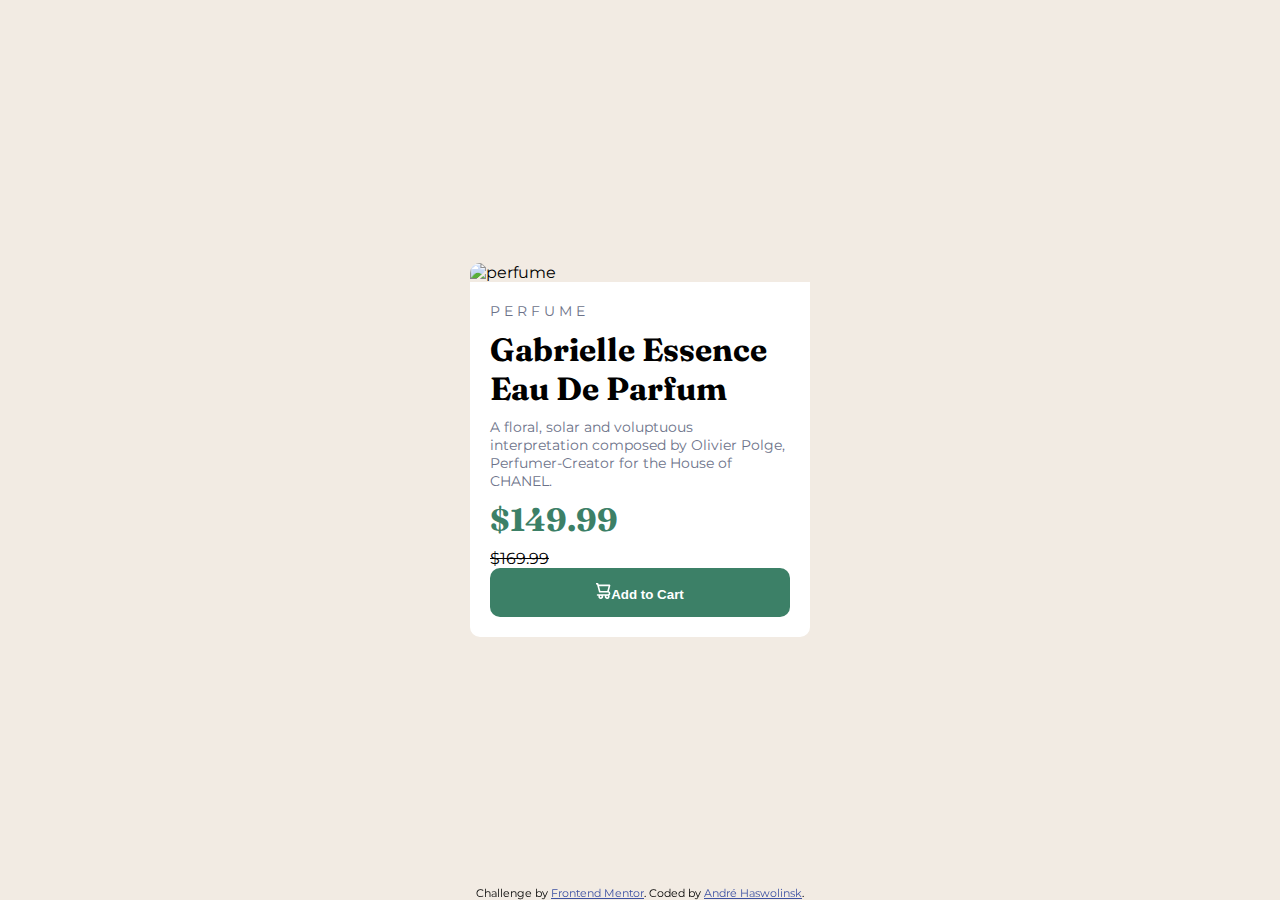
==== Project-PreviewCard/index.html @ d086a7f4 "Update" ====
<!DOCTYPE html>
<html lang="en">
<head>
  <meta charset="UTF-8">
  <meta name="viewport" content="width=device-width, initial-scale=1.0">
  <link rel="icon" type="image/png" sizes="32x32" href="./images/favicon-32x32.png">
  <link rel="preconnect" href="https://fonts.googleapis.com">
  <link rel="preconnect" href="https://fonts.gstatic.com" crossorigin>
  <link href="https://fonts.googleapis.com/css2?family=Fraunces:wght@700&family=Montserrat:wght@500;700&display=swap" rel="stylesheet">

  <title>Frontend Mentor | Product preview card component</title>

  <style>
    html,
    body{
      margin: 0;
      padding: 0;
      font-family: 'Montserrat', sans-serif;
      background-color: hsl(30, 38%, 92%);
    }
    img{
      margin: 0;
      padding: 0;
      width: 340px;
      border-radius: 10px 10px 0px 0px;
    }
    h1{
      margin: 10px 0;
      font-family: 'Fraunces', serif;
    }
    p{
      margin: 0;
      font-size: 14px;
      color: hsl(228, 12%, 48%);
    }
    button{
      width: 300px;
      padding: 15px;
      color: white;
      text-align: center;
      background-color: hsl(158, 36%, 37%);
      border: 0;
      border-radius: 10px;
    }button:hover{
      background-color:  hsl(156.32deg 42.22% 17.65%);
      cursor: pointer;
    }

    .container{
      min-height: 100vh;
      display: flex;
      flex-direction: column;
      align-items: center;
      justify-content: center;
    }
    .card{
      width: 300px;
      height: 100%;
      padding: 20px;
      border-radius: 0px 0px 10px 10px;
      background-color: white;
    }
    .attribution{
      position: fixed;
      inset: auto 0 0 0;
      font-size: 11px; 
      text-align: center; 
    }
    .attribution a{ 
      color: hsl(228, 45%, 44%); 
    }
  </style>
</head>
<body>
  
  <main class="container">
    <img src="./images/image-product-mobile.jpg" alt="perfume">
    <div class="card">
      
      <p>P E R F U M E</p>
      <h1>Gabrielle Essence Eau De Parfum</h1>
      
      <p>
        A floral, solar and voluptuous interpretation composed by Olivier Polge, 
        Perfumer-Creator for the House of CHANEL.
      </p>
      
      <h1 style="color:hsl(158, 36%, 37%)">$149.99</h1><s>$169.99</s>
      
      <button><svg width="15" height="16" xmlns="http://www.w3.org/2000/svg"><path d="M14.383 10.388a2.397 2.397 0 0 0-1.518-2.222l1.494-5.593a.8.8 0 0 0-.144-.695.8.8 0 0 0-.631-.28H2.637L2.373.591A.8.8 0 0 0 1.598 0H0v1.598h.983l1.982 7.4a.8.8 0 0 0 .799.59h8.222a.8.8 0 0 1 0 1.599H1.598a.8.8 0 1 0 0 1.598h.943a2.397 2.397 0 1 0 4.507 0h1.885a2.397 2.397 0 1 0 4.331-.376 2.397 2.397 0 0 0 1.12-2.021ZM11.26 7.99H4.395L3.068 3.196h9.477L11.26 7.991Zm-6.465 6.392a.8.8 0 1 1 0-1.598.8.8 0 0 1 0 1.598Zm6.393 0a.8.8 0 1 1 0-1.598.8.8 0 0 1 0 1.598Z" fill="#FFF"/></svg><b>Add to Cart</b></button>  
    </div>
    
  </main>
  
  <footer class="attribution">
    Challenge by <a href="https://www.frontendmentor.io?ref=challenge" target="_blank">Frontend Mentor</a>. 
    Coded by <a href="#">André Haswolinsk</a>.
  </footer>
</body>
</html>
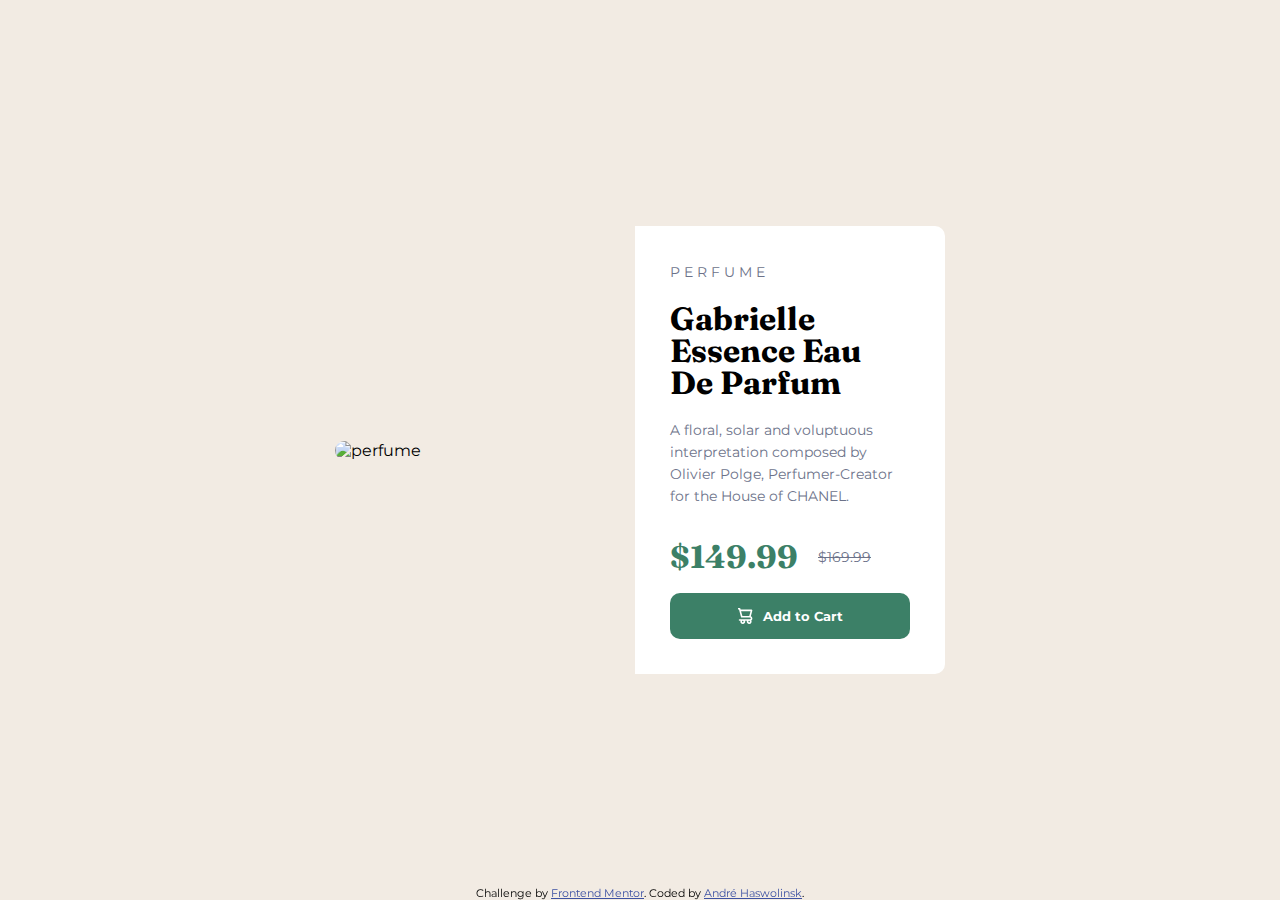
==== commit bd6fad73: "update" ====
--- a/Project-PreviewCard/index.html
+++ b/Project-PreviewCard/index.html
@@ -22,29 +22,47 @@
       margin: 0;
       padding: 0;
       width: 340px;
-      border-radius: 10px 10px 0px 0px;
+      border-radius: 10px 10px 0 0;
     }
     h1{
-      margin: 10px 0;
       font-family: 'Fraunces', serif;
+      margin: 15px 0;
+      line-height: 32px;
     }
     p{
-      margin: 0;
       font-size: 14px;
       color: hsl(228, 12%, 48%);
+      line-height: 22px;
+    }
+    s{
+      margin-left: 20px;
     }
     button{
-      width: 300px;
+      font-family: 'Montserrat', sans-serif;
+      width: 100%;
       padding: 15px;
       color: white;
-      text-align: center;
+      display: flex;
+      align-items: center;
+      justify-content: center;
       background-color: hsl(158, 36%, 37%);
       border: 0;
       border-radius: 10px;
     }button:hover{
       background-color:  hsl(156.32deg 42.22% 17.65%);
       cursor: pointer;
+    }b{
+      margin-left: 5px;
     }
+    svg{
+      margin-right: 5px;
+    }
+
+    .price{
+      display: flex;
+      align-items: center;
+    }
+
 
     .container{
       min-height: 100vh;
@@ -55,9 +73,8 @@
     }
     .card{
       width: 300px;
-      height: 100%;
       padding: 20px;
-      border-radius: 0px 0px 10px 10px;
+      border-radius: 0 0 10px 10px;
       background-color: white;
     }
     .attribution{
@@ -69,6 +86,26 @@
     .attribution a{ 
       color: hsl(228, 45%, 44%); 
     }
+
+    @media screen and (min-width: 800px){
+      img{
+        content: url(./images/image-product-desktop.jpg);
+        width: 300px;
+        border-radius: 10px 0 0 10px;
+      }
+      h1{
+        margin: 20px 0;
+      }
+
+      .container{
+        flex-direction: row;
+      }
+      .card{
+        width: 240px;
+        padding: 35px;
+        border-radius: 0 10px 10px 0;
+      }
+    }
   </style>
 </head>
 <body>
@@ -77,15 +114,18 @@
     <img src="./images/image-product-mobile.jpg" alt="perfume">
     <div class="card">
       
-      <p>P E R F U M E</p>
+      <p style="margin-top: 0;">P E R F U M E</p>
       <h1>Gabrielle Essence Eau De Parfum</h1>
       
       <p>
         A floral, solar and voluptuous interpretation composed by Olivier Polge, 
         Perfumer-Creator for the House of CHANEL.
       </p>
+      <div class="price">
+        <h1 style="color:hsl(158, 36%, 37%)">$149.99</h1>
+        <p><s>$169.99</s></p>
+      </div>
       
-      <h1 style="color:hsl(158, 36%, 37%)">$149.99</h1><s>$169.99</s>
       
       <button><svg width="15" height="16" xmlns="http://www.w3.org/2000/svg"><path d="M14.383 10.388a2.397 2.397 0 0 0-1.518-2.222l1.494-5.593a.8.8 0 0 0-.144-.695.8.8 0 0 0-.631-.28H2.637L2.373.591A.8.8 0 0 0 1.598 0H0v1.598h.983l1.982 7.4a.8.8 0 0 0 .799.59h8.222a.8.8 0 0 1 0 1.599H1.598a.8.8 0 1 0 0 1.598h.943a2.397 2.397 0 1 0 4.507 0h1.885a2.397 2.397 0 1 0 4.331-.376 2.397 2.397 0 0 0 1.12-2.021ZM11.26 7.99H4.395L3.068 3.196h9.477L11.26 7.991Zm-6.465 6.392a.8.8 0 1 1 0-1.598.8.8 0 0 1 0 1.598Zm6.393 0a.8.8 0 1 1 0-1.598.8.8 0 0 1 0 1.598Z" fill="#FFF"/></svg><b>Add to Cart</b></button>  
     </div>
